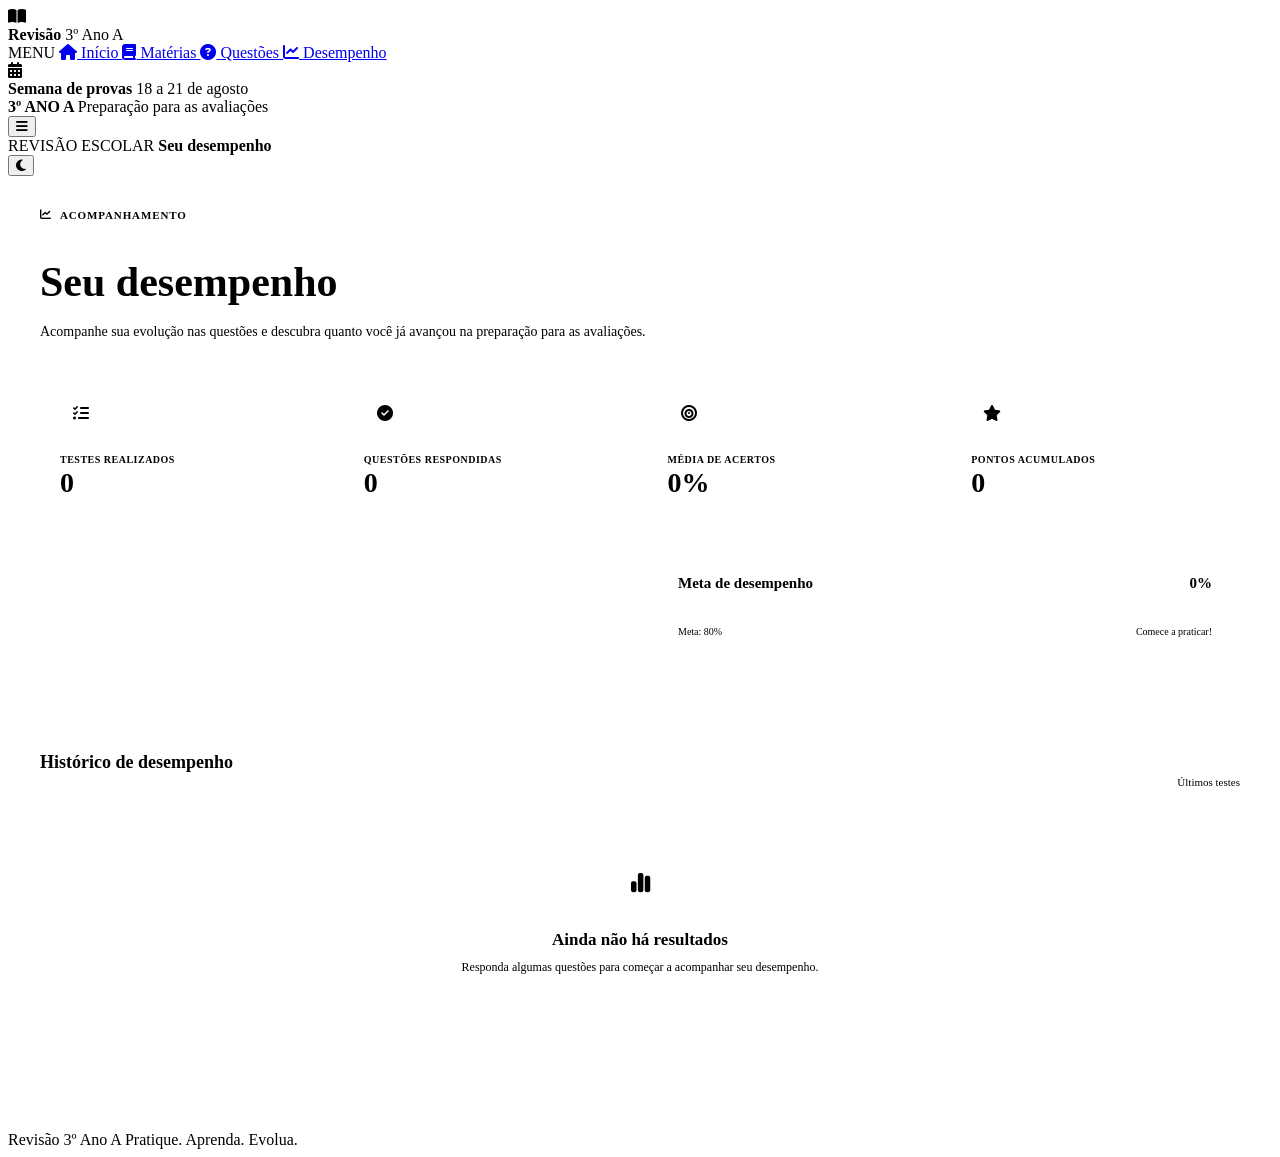
==== desempenho.html @ 2774e46a "Organização" ====
<!DOCTYPE html>
<html lang="pt-BR">

<head>

    <meta charset="UTF-8">

    <meta
        name="viewport"
        content="width=device-width, initial-scale=1.0"
    >

    <title>Desempenho | Revisão 3º Ano A</title>


    <!-- =====================================================
         FONTES
         ===================================================== -->

    <link
        rel="preconnect"
        href="https://fonts.googleapis.com"
    >

    <link
        rel="preconnect"
        href="https://fonts.gstatic.com"
        crossorigin
    >

    <link
        href="https://fonts.googleapis.com/css2?family=Inter:wght@400;500;600;700;800&display=swap"
        rel="stylesheet"
    >


    <!-- =====================================================
         FONT AWESOME
         ===================================================== -->

    <link
        rel="stylesheet"
        href="https://cdnjs.cloudflare.com/ajax/libs/font-awesome/6.5.2/css/all.min.css"
    >


    <!-- =====================================================
         CSS
         ===================================================== -->

    <link
        rel="stylesheet"
        href="../css/reset.css"
    >

    <link
        rel="stylesheet"
        href="../css/variables.css"
    >

    <link
        rel="stylesheet"
        href="../css/components.css"
    >

    <link
        rel="stylesheet"
        href="../css/style.css"
    >


    <!-- =====================================================
         ESTILO DA PÁGINA
         ===================================================== -->

    <style>

        /* =================================================
           CONTAINER
           ================================================= */

        .performance-container {

            width: 100%;

            max-width: 1200px;

            margin: 0 auto;

            padding-top: 28px;

            padding-bottom: 50px;

        }


        /* =================================================
           CABEÇALHO
           ================================================= */

        .performance-header {

            margin-bottom: 28px;

        }


        .performance-label {

            display: inline-flex;
            align-items: center;

            gap: 8px;

            margin-bottom: 9px;

            color: var(--color-primary);

            font-size: 11px;
            font-weight: 800;

            text-transform: uppercase;

            letter-spacing: 0.08em;

        }


        .performance-title {

            margin-bottom: 8px;

            color: var(--color-text);

            font-size: clamp(28px, 4vw, 42px);

            font-weight: 800;

            line-height: 1.15;

        }


        .performance-description {

            max-width: 700px;

            color: var(--color-text-muted);

            font-size: 14px;

            line-height: 1.7;

        }


        /* =================================================
           CARDS PRINCIPAIS
           ================================================= */

        .performance-grid {

            display: grid;

            grid-template-columns:
                repeat(4, 1fr);

            gap: 15px;

            margin-bottom: 28px;

        }


        .performance-card {

            padding: 20px;

            border: 1px solid var(--color-border);

            border-radius: var(--radius-lg);

            background: var(--color-surface);

            box-shadow: var(--shadow-sm);

        }


        .performance-card-top {

            display: flex;

            align-items: center;

            justify-content: space-between;

            gap: 10px;

            margin-bottom: 15px;

        }


        .performance-icon {

            width: 42px;
            height: 42px;

            display: flex;

            align-items: center;
            justify-content: center;

            border-radius: 12px;

            background: var(--color-primary-light);

            color: var(--color-primary);

        }


        .performance-card-label {

            color: var(--color-text-muted);

            font-size: 10px;

            font-weight: 700;

            text-transform: uppercase;

            letter-spacing: 0.05em;

        }


        .performance-value {

            color: var(--color-text);

            font-size: 28px;

            font-weight: 800;

        }


        /* =================================================
           DESTAQUE
           ================================================= */

        .performance-highlight {

            display: grid;

            grid-template-columns:
                1fr 1fr;

            gap: 20px;

            margin-bottom: 28px;

        }


        .highlight-card {

            position: relative;

            padding: 28px;

            border-radius: var(--radius-xl);

            background:
                linear-gradient(
                    135deg,
                    var(--color-primary),
                    var(--color-secondary)
                );

            color: #ffffff;

            overflow: hidden;

        }


        .highlight-card::after {

            content: "";

            position: absolute;

            width: 180px;
            height: 180px;

            right: -70px;
            top: -80px;

            border-radius: 50%;

            background: rgba(
                255,
                255,
                255,
                0.10
            );

        }


        .highlight-label {

            position: relative;

            z-index: 1;

            margin-bottom: 8px;

            font-size: 10px;

            font-weight: 700;

            text-transform: uppercase;

            letter-spacing: 0.08em;

            opacity: 0.8;

        }


        .highlight-value {

            position: relative;

            z-index: 1;

            margin-bottom: 5px;

            font-size: 38px;

            font-weight: 800;

        }


        .highlight-text {

            position: relative;

            z-index: 1;

            max-width: 500px;

            font-size: 12px;

            line-height: 1.6;

            opacity: 0.9;

        }


        /* =================================================
           META DE ESTUDO
           ================================================= */

        .goal-card {

            padding: 28px;

            border: 1px solid var(--color-border);

            border-radius: var(--radius-xl);

            background: var(--color-surface);

        }


        .goal-header {

            display: flex;

            align-items: center;

            justify-content: space-between;

            gap: 15px;

            margin-bottom: 15px;

        }


        .goal-title {

            color: var(--color-text);

            font-size: 15px;

            font-weight: 800;

        }


        .goal-percent {

            color: var(--color-primary);

            font-size: 15px;

            font-weight: 800;

        }


        .progress-bar {

            width: 100%;

            height: 9px;

            overflow: hidden;

            border-radius: 999px;

            background: var(--color-background);

        }


        .progress-fill {

            width: 0%;

            height: 100%;

            border-radius: inherit;

            background: var(--color-primary);

            transition: width 0.5s ease;

        }


        .goal-info {

            display: flex;

            justify-content: space-between;

            gap: 15px;

            margin-top: 10px;

            color: var(--color-text-muted);

            font-size: 10px;

        }


        /* =================================================
           HISTÓRICO
           ================================================= */

        .history-section {

            margin-top: 28px;

        }


        .section-heading {

            display: flex;

            align-items: flex-end;

            justify-content: space-between;

            gap: 15px;

            margin-bottom: 15px;

        }


        .section-heading h2 {

            color: var(--color-text);

            font-size: 18px;

            font-weight: 800;

        }


        .section-heading span {

            color: var(--color-text-muted);

            font-size: 11px;

        }


        .history-card {

            border: 1px solid var(--color-border);

            border-radius: var(--radius-xl);

            background: var(--color-surface);

            overflow: hidden;

        }


        .history-item {

            display: grid;

            grid-template-columns:
                50px
                1fr
                100px
                100px;

            align-items: center;

            gap: 15px;

            padding: 17px 22px;

            border-bottom: 1px solid var(--color-border);

        }


        .history-item:last-child {

            border-bottom: 0;

        }


        .history-number {

            width: 35px;
            height: 35px;

            display: flex;

            align-items: center;
            justify-content: center;

            border-radius: 10px;

            background: var(--color-primary-light);

            color: var(--color-primary);

            font-size: 11px;

            font-weight: 800;

        }


        .history-info strong {

            display: block;

            margin-bottom: 3px;

            color: var(--color-text);

            font-size: 12px;

        }


        .history-info span {

            color: var(--color-text-muted);

            font-size: 10px;

        }


        .history-score {

            color: var(--color-text);

            font-size: 13px;

            font-weight: 800;

            text-align: center;

        }


        .history-percent {

            color: var(--color-primary);

            font-size: 13px;

            font-weight: 800;

            text-align: right;

        }


        /* =================================================
           ESTADO VAZIO
           ================================================= */

        .empty-state {

            padding: 50px 25px;

            text-align: center;

        }


        .empty-icon {

            width: 60px;
            height: 60px;

            display: flex;

            align-items: center;
            justify-content: center;

            margin: 0 auto 15px;

            border-radius: 50%;

            background: var(--color-primary-light);

            color: var(--color-primary);

            font-size: 22px;

        }


        .empty-state h3 {

            margin-bottom: 7px;

            color: var(--color-text);

            font-size: 17px;

            font-weight: 800;

        }


        .empty-state p {

            max-width: 420px;

            margin: 0 auto 20px;

            color: var(--color-text-muted);

            font-size: 12px;

            line-height: 1.7;

        }


        .empty-button {

            display: inline-flex;

            align-items: center;

            gap: 8px;

            padding: 11px 16px;

            border-radius: var(--radius-md);

            background: var(--color-primary);

            color: #ffffff;

            font-size: 11px;

            font-weight: 700;

            text-decoration: none;

        }


        .empty-button:hover {

            background: var(--color-primary-dark);

        }


        /* =================================================
           RESPONSIVIDADE
           ================================================= */

        @media (max-width: 1000px) {

            .performance-grid {

                grid-template-columns:
                    repeat(2, 1fr);

            }

        }


        @media (max-width: 800px) {

            .performance-container {

                padding-top: 20px;

            }


            .performance-highlight {

                grid-template-columns: 1fr;

            }


            .history-item {

                grid-template-columns:
                    45px
                    1fr
                    80px;

            }


            .history-percent {

                display: none;

            }

        }


        @media (max-width: 520px) {

            .performance-grid {

                grid-template-columns: 1fr;

            }


            .highlight-card,
            .goal-card {

                padding: 22px;

            }


            .history-item {

                grid-template-columns:
                    40px
                    1fr
                    70px;

                padding: 15px;

            }

        }

    </style>

</head>


<body>

    <div class="app">


        <!-- =================================================
             SIDEBAR
             ================================================= -->

        <aside class="sidebar">

            <div class="sidebar-logo">

                <div class="logo-icon">

                    <i class="fa-solid fa-book-open"></i>

                </div>


                <div class="logo-text">

                    <strong>
                        Revisão
                    </strong>

                    <span>
                        3º Ano A
                    </span>

                </div>

            </div>


            <nav class="sidebar-nav">

                <span class="nav-title">
                    MENU
                </span>


                <a
                    href="../index.html"
                    class="nav-item"
                >

                    <i class="fa-solid fa-house"></i>

                    <span>
                        Início
                    </span>

                </a>


                <a
                    href="materias.html"
                    class="nav-item"
                >

                    <i class="fa-solid fa-book"></i>

                    <span>
                        Matérias
                    </span>

                </a>


                <a
                    href="questoes.html"
                    class="nav-item"
                >

                    <i class="fa-solid fa-circle-question"></i>

                    <span>
                        Questões
                    </span>

                </a>


                <a
                    href="desempenho.html"
                    class="nav-item active"
                >

                    <i class="fa-solid fa-chart-line"></i>

                    <span>
                        Desempenho
                    </span>

                </a>

            </nav>


            <div class="sidebar-exam">

                <div class="exam-icon">

                    <i class="fa-solid fa-calendar-days"></i>

                </div>


                <div>

                    <strong>
                        Semana de provas
                    </strong>

                    <span>
                        18 a 21 de agosto
                    </span>

                </div>

            </div>


            <div class="sidebar-footer">

                <strong>
                    3º ANO A
                </strong>

                <span>
                    Preparação para as avaliações
                </span>

            </div>

        </aside>


        <!-- =================================================
             CONTEÚDO
             ================================================= -->

        <main class="main-content">


            <!-- =================================================
                 TOPBAR
                 ================================================= -->

            <header class="topbar">

                <div class="topbar-title">

                    <button
                        class="icon-button mobile-menu"
                        id="menuToggle"
                        aria-label="Abrir menu"
                    >

                        <i class="fa-solid fa-bars"></i>

                    </button>


                    <div>

                        <span>
                            REVISÃO ESCOLAR
                        </span>

                        <strong>
                            Seu desempenho
                        </strong>

                    </div>

                </div>


                <div class="topbar-actions">

                    <button
                        class="icon-button"
                        id="themeToggle"
                        aria-label="Ativar modo escuro"
                    >

                        <i class="fa-solid fa-moon"></i>

                    </button>

                </div>

            </header>


            <!-- =================================================
                 CONTAINER
                 ================================================= -->

            <div class="performance-container">


                <!-- =================================================
                     CABEÇALHO
                     ================================================= -->

                <header class="performance-header">

                    <div class="performance-label">

                        <i class="fa-solid fa-chart-line"></i>

                        Acompanhamento

                    </div>


                    <h1 class="performance-title">

                        Seu desempenho

                    </h1>


                    <p class="performance-description">

                        Acompanhe sua evolução nas questões
                        e descubra quanto você já avançou
                        na preparação para as avaliações.

                    </p>

                </header>


                <!-- =================================================
                     CARDS
                     ================================================= -->

                <section class="performance-grid">


                    <article class="performance-card">

                        <div class="performance-card-top">

                            <div class="performance-icon">

                                <i class="fa-solid fa-list-check"></i>

                            </div>

                        </div>


                        <span class="performance-card-label">

                            Testes realizados

                        </span>


                        <div
                            class="performance-value"
                            id="totalTests"
                        >
                            0
                        </div>

                    </article>


                    <article class="performance-card">

                        <div class="performance-card-top">

                            <div class="performance-icon">

                                <i class="fa-solid fa-circle-check"></i>

                            </div>

                        </div>


                        <span class="performance-card-label">

                            Questões respondidas

                        </span>


                        <div
                            class="performance-value"
                            id="totalQuestions"
                        >
                            0
                        </div>

                    </article>


                    <article class="performance-card">

                        <div class="performance-card-top">

                            <div class="performance-icon">

                                <i class="fa-solid fa-bullseye"></i>

                            </div>

                        </div>


                        <span class="performance-card-label">

                            Média de acertos

                        </span>


                        <div
                            class="performance-value"
                            id="averageScore"
                        >
                            0%
                        </div>

                    </article>


                    <article class="performance-card">

                        <div class="performance-card-top">

                            <div class="performance-icon">

                                <i class="fa-solid fa-star"></i>

                            </div>

                        </div>


                        <span class="performance-card-label">

                            Pontos acumulados

                        </span>


                        <div
                            class="performance-value"
                            id="totalPoints"
                        >
                            0
                        </div>

                    </article>

                </section>


                <!-- =================================================
                     DESTAQUES
                     ================================================= -->

                <section class="performance-highlight">


                    <article class="highlight-card">

                        <div class="highlight-label">

                            Melhor resultado

                        </div>


                        <div
                            class="highlight-value"
                            id="bestScore"
                        >
                            0%
                        </div>


                        <p class="highlight-text">

                            Seu melhor desempenho registrado
                            nos testes realizados.

                        </p>

                    </article>


                    <article class="goal-card">

                        <div class="goal-header">

                            <span class="goal-title">

                                Meta de desempenho

                            </span>


                            <span
                                class="goal-percent"
                                id="goalPercent"
                            >
                                0%

                            </span>

                        </div>


                        <div class="progress-bar">

                            <div
                                class="progress-fill"
                                id="goalProgress"
                            ></div>

                        </div>


                        <div class="goal-info">

                            <span>
                                Meta: 80%
                            </span>

                            <span id="goalMessage">
                                Comece a praticar!
                            </span>

                        </div>

                    </article>

                </section>


                <!-- =================================================
                     HISTÓRICO
                     ================================================= -->

                <section class="history-section">


                    <div class="section-heading">

                        <div>

                            <h2>
                                Histórico de desempenho
                            </h2>

                        </div>


                        <span>
                            Últimos testes
                        </span>

                    </div>


                    <div
                        class="history-card"
                        id="historyCard"
                    >

                        <!--
                            O histórico será preenchido
                            automaticamente pelo JavaScript.
                        -->

                    </div>

                </section>

            </div>


            <!-- =================================================
                 FOOTER
                 ================================================= -->

            <footer class="footer">

                <span>
                    Revisão 3º Ano A
                </span>

                <span>
                    Pratique. Aprenda. Evolua.
                </span>

            </footer>

        </main>

    </div>


    <!-- =====================================================
         JAVASCRIPT
         ===================================================== -->

    <script src="../js/progresso.js"></script>

    <script src="../js/questoes.js"></script>

    <script src="../js/app.js"></script>


    <!-- =====================================================
         DESEMPENHO
         ===================================================== -->

    <script>

        "use strict";


        /* =================================================
           ELEMENTOS
           ================================================= */

        const totalTests =
            document.getElementById(
                "totalTests"
            );


        const totalQuestions =
            document.getElementById(
                "totalQuestions"
            );


        const averageScore =
            document.getElementById(
                "averageScore"
            );


        const totalPoints =
            document.getElementById(
                "totalPoints"
            );


        const bestScore =
            document.getElementById(
                "bestScore"
            );


        const goalPercent =
            document.getElementById(
                "goalPercent"
            );


        const goalProgress =
            document.getElementById(
                "goalProgress"
            );


        const goalMessage =
            document.getElementById(
                "goalMessage"
            );


        const historyCard =
            document.getElementById(
                "historyCard"
            );


        /* =================================================
           CONFIGURAÇÃO
           ================================================= */

        const RESULT_KEY =
            "revisao-3a-resultados";


        /* =================================================
           CARREGAR RESULTADOS
           ================================================= */

        function carregarResultados() {

            try {

                const dados =
                    localStorage.getItem(
                        RESULT_KEY
                    );


                if (!dados) {

                    return [];

                }


                const resultados =
                    JSON.parse(
                        dados
                    );


                if (
                    !Array.isArray(
                        resultados
                    )
                ) {

                    return [];

                }


                return resultados;

            } catch (error) {

                console.error(
                    "Erro ao carregar resultados:",
                    error
                );

                return [];

            }

        }


        /* =================================================
           CALCULAR ESTATÍSTICAS
           ================================================= */

        function calcularEstatisticas(
            resultados
        ) {

            if (
                resultados.length === 0
            ) {

                return {

                    testes: 0,

                    questoes: 0,

                    acertos: 0,

                    pontos: 0,

                    media: 0,

                    melhor: 0

                };

            }


            let questoes = 0;

            let acertos = 0;

            let pontos = 0;

            let melhor = 0;


            resultados.forEach(
                (resultado) => {

                    questoes +=
                        Number(
                            resultado.total
                        ) || 0;


                    acertos +=
                        Number(
                            resultado.acertos
                        ) || 0;


                    pontos +=
                        Number(
                            resultado.pontuacao
                        ) || 0;


                    const porcentagem =
                        Number(
                            resultado.porcentagem
                        ) || 0;


                    if (
                        porcentagem > melhor
                    ) {

                        melhor =
                            porcentagem;

                    }

                }
            );


            const media =
                questoes > 0
                    ? Math.round(
                        (
                            acertos /
                            questoes
                        ) * 100
                    )
                    : 0;


            return {

                testes:
                    resultados.length,

                questoes,

                acertos,

                pontos,

                media,

                melhor

            };

        }


        /* =================================================
           ATUALIZAR CARDS
           ================================================= */

        function atualizarCards(
            estatisticas
        ) {

            totalTests.textContent =
                estatisticas.testes;


            totalQuestions.textContent =
                estatisticas.questoes;


            averageScore.textContent =
                `${estatisticas.media}%`;


            totalPoints.textContent =
                estatisticas.pontos;


            bestScore.textContent =
                `${estatisticas.melhor}%`;


            const progresso =
                Math.min(
                    estatisticas.media,
                    100
                );


            goalPercent.textContent =
                `${progresso}%`;


            goalProgress.style.width =
                `${progresso}%`;


            if (
                progresso >= 80
            ) {

                goalMessage.textContent =
                    "Meta alcançada!";

            } else if (
                progresso >= 60
            ) {

                goalMessage.textContent =
                    "Você está chegando lá!";

            } else if (
                progresso > 0
            ) {

                goalMessage.textContent =
                    "Continue praticando!";

            } else {

                goalMessage.textContent =
                    "Comece a praticar!";

            }

        }


        /* =================================================
           FORMATAR DATA
           ================================================= */

        function formatarData(
            data
        ) {

            try {

                const dataFormatada =
                    new Date(data);


                if (
                    Number.isNaN(
                        dataFormatada.getTime()
                    )
                ) {

                    return "Data desconhecida";

                }


                return dataFormatada.toLocaleDateString(
                    "pt-BR",
                    {
                        day: "2-digit",
                        month: "2-digit",
                        year: "numeric"
                    }
                );

            } catch {

                return "Data desconhecida";

            }

        }


        /* =================================================
           HISTÓRICO VAZIO
           ================================================= */

        function mostrarEstadoVazio() {

            historyCard.innerHTML = `

                <div class="empty-state">

                    <div class="empty-icon">

                        <i class="fa-solid fa-chart-simple"></i>

                    </div>


                    <h3>
                        Ainda não há resultados
                    </h3>


                    <p>
                        Responda algumas questões para
                        começar a acompanhar seu desempenho.
                    </p>


                    <a
                        href="questoes.html"
                        class="empty-button"
                    >

                        Começar questões

                        <i class="fa-solid fa-arrow-right"></i>

                    </a>

                </div>

            `;

        }


        /* =================================================
           RENDERIZAR HISTÓRICO
           ================================================= */

        function renderizarHistorico(
            resultados
        ) {

            if (
                resultados.length === 0
            ) {

                mostrarEstadoVazio();

                return;

            }


            historyCard.innerHTML =
                "";


            /*
             * Mostra os resultados
             * mais recentes primeiro.
             */

            const recentes =
                [...resultados]
                    .reverse()
                    .slice(0, 10);


            recentes.forEach(
                (
                    resultado,
                    indice
                ) => {

                    const item =
                        document.createElement(
                            "div"
                        );


                    item.className =
                        "history-item";


                    const porcentagem =
                        Number(
                            resultado.porcentagem
                        ) || 0;


                    const total =
                        Number(
                            resultado.total
                        ) || 0;


                    const acertos =
                        Number(
                            resultado.acertos
                        ) || 0;


                    const pontuacao =
                        Number(
                            resultado.pontuacao
                        ) || 0;


                    item.innerHTML = `

                        <div class="history-number">

                            ${resultados.length - indice}

                        </div>


                        <div class="history-info">

                            <strong>
                                Simulado de revisão
                            </strong>

                            <span>
                                ${formatarData(
                                    resultado.data
                                )}

                            </span>

                        </div>


                        <div class="history-score">

                            ${acertos}/${total}

                        </div>


                        <div class="history-percent">

                            ${porcentagem}%

                        </div>

                    `;


                    historyCard.appendChild(
                        item
                    );

                }
            );

        }


        /* =================================================
           INICIALIZAÇÃO
           ================================================= */

        function inicializarDesempenho() {

            const resultados =
                carregarResultados();


            const estatisticas =
                calcularEstatisticas(
                    resultados
                );


            atualizarCards(
                estatisticas
            );


            renderizarHistorico(
                resultados
            );

        }


        inicializarDesempenho();

    </script>

</body>

</html>
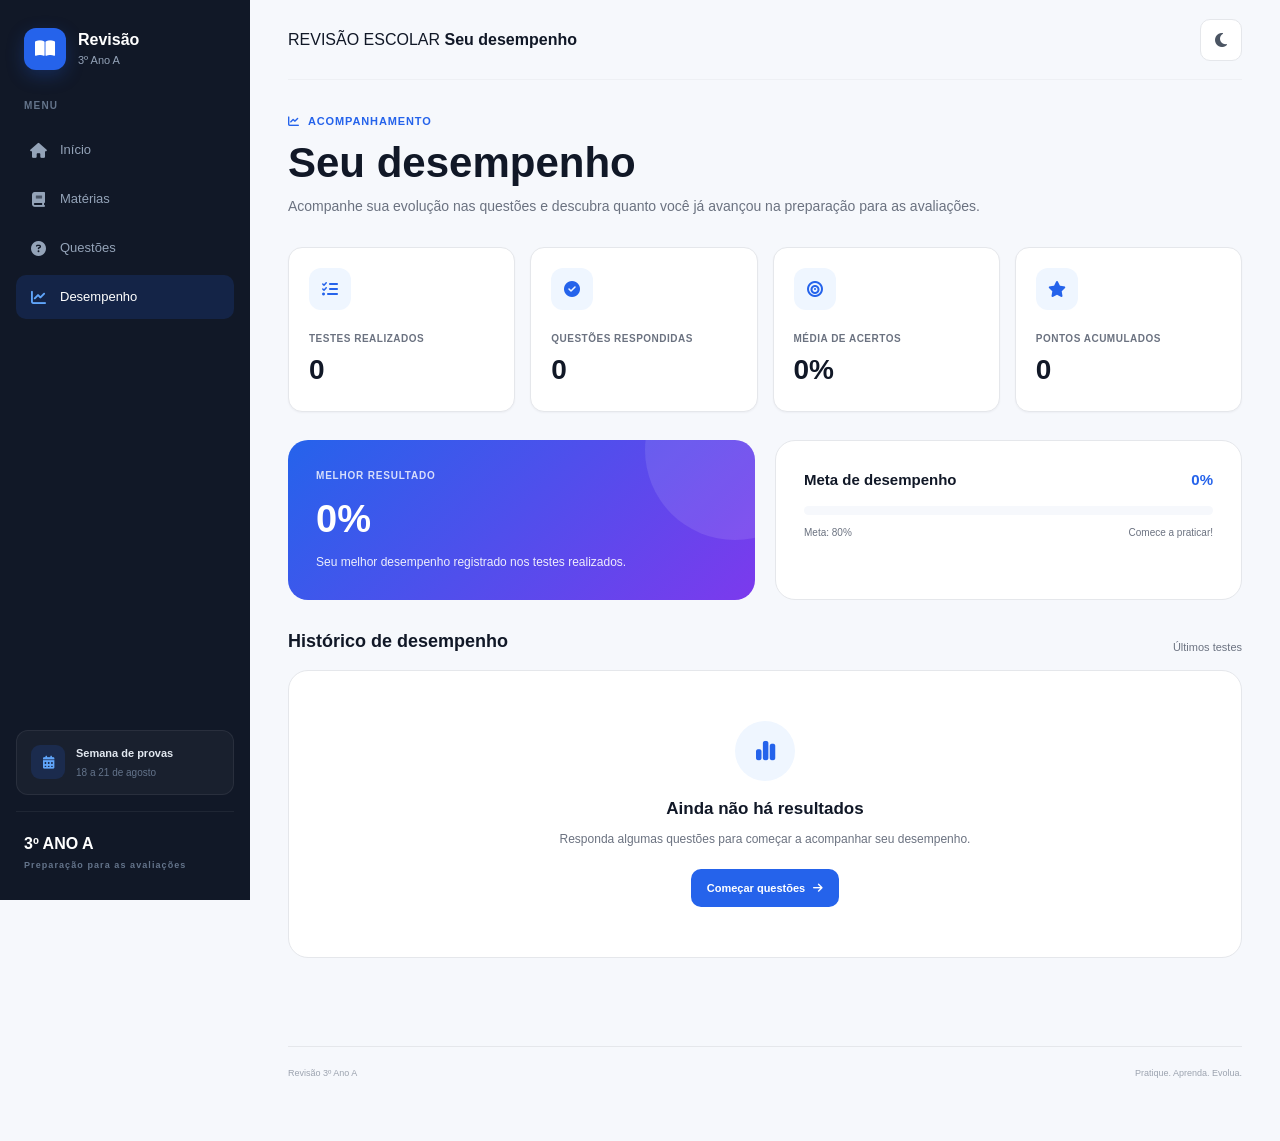
==== commit 5d79c28e: "Estrututra do projeto" ====
--- a/desempenho.html
+++ b/desempenho.html
@@ -50,22 +50,22 @@
 
     <link
         rel="stylesheet"
-        href="../css/reset.css"
+        href="reset.css"
     >
 
     <link
         rel="stylesheet"
-        href="../css/variables.css"
+        href="variables.css"
     >
 
     <link
         rel="stylesheet"
-        href="../css/components.css"
+        href="components.css"
     >
 
     <link
         rel="stylesheet"
-        href="../css/style.css"
+        href="style.css"
     >
 
 
@@ -848,7 +848,7 @@
 
 
                 <a
-                    href="../index.html"
+                    href="index.html"
                     class="nav-item"
                 >
 
@@ -1321,11 +1321,11 @@
          JAVASCRIPT
          ===================================================== -->
 
-    <script src="../js/progresso.js"></script>
-
-    <script src="../js/questoes.js"></script>
-
-    <script src="../js/app.js"></script>
+    <script src="progresso.js"></script>
+
+    <script src="questoes.js"></script>
+
+    <script src="app.js"></script>
 
 
     <!-- =====================================================
--- a/variables.css
+++ b/variables.css
@@ -0,0 +1,246 @@
+/* =========================================================
+   REVISÃO 3º ANO A
+   VARIABLES
+   ========================================================= */
+
+:root {
+
+    /* =====================================================
+       CORES PRINCIPAIS
+    ===================================================== */
+
+    --color-primary: #2563eb;
+    --color-primary-dark: #1d4ed8;
+    --color-primary-light: #eff6ff;
+
+    --color-secondary: #7c3aed;
+    --color-secondary-light: #f5f3ff;
+
+
+    /* =====================================================
+       CORES DE FUNDO
+    ===================================================== */
+
+    --color-background: #f6f8fc;
+    --color-surface: #ffffff;
+    --color-surface-soft: #f8fafc;
+
+    --color-sidebar: #111827;
+    --color-sidebar-light: #1f2937;
+
+
+    /* =====================================================
+       CORES DE TEXTO
+    ===================================================== */
+
+    --color-text: #111827;
+    --color-text-secondary: #4b5563;
+    --color-text-muted: #6b7280;
+    --color-text-light: #9ca3af;
+
+    --color-text-white: #ffffff;
+
+
+    /* =====================================================
+       CORES DE BORDA
+    ===================================================== */
+
+    --color-border: #e5e7eb;
+    --color-border-light: #eef0f4;
+
+
+    /* =====================================================
+       CORES DE STATUS
+    ===================================================== */
+
+    --color-success: #16a34a;
+    --color-success-light: #f0fdf4;
+
+    --color-warning: #d97706;
+    --color-warning-light: #fffbeb;
+
+    --color-danger: #dc2626;
+    --color-danger-light: #fef2f2;
+
+    --color-info: #0284c7;
+    --color-info-light: #f0f9ff;
+
+
+    /* =====================================================
+       TIPOGRAFIA
+    ===================================================== */
+
+    --font-family:
+        "Inter",
+        -apple-system,
+        BlinkMacSystemFont,
+        "Segoe UI",
+        sans-serif;
+
+
+    /* =====================================================
+       TAMANHOS DE TEXTO
+    ===================================================== */
+
+    --font-size-xs: 0.72rem;
+    --font-size-sm: 0.85rem;
+    --font-size-md: 0.95rem;
+    --font-size-lg: 1.1rem;
+    --font-size-xl: 1.35rem;
+    --font-size-2xl: 1.7rem;
+    --font-size-3xl: 2.2rem;
+    --font-size-4xl: 3rem;
+
+
+    /* =====================================================
+       PESOS DA FONTE
+    ===================================================== */
+
+    --font-weight-regular: 400;
+    --font-weight-medium: 500;
+    --font-weight-semibold: 600;
+    --font-weight-bold: 700;
+    --font-weight-extrabold: 800;
+
+
+    /* =====================================================
+       ESPAÇAMENTOS
+    ===================================================== */
+
+    --space-1: 4px;
+    --space-2: 8px;
+    --space-3: 12px;
+    --space-4: 16px;
+    --space-5: 20px;
+    --space-6: 24px;
+    --space-7: 28px;
+    --space-8: 32px;
+    --space-10: 40px;
+    --space-12: 48px;
+    --space-16: 64px;
+
+
+    /* =====================================================
+       BORDAS
+    ===================================================== */
+
+    --radius-sm: 6px;
+    --radius-md: 10px;
+    --radius-lg: 14px;
+    --radius-xl: 20px;
+    --radius-2xl: 28px;
+
+    --radius-full: 999px;
+
+
+    /* =====================================================
+       SOMBRAS
+    ===================================================== */
+
+    --shadow-sm:
+        0 1px 2px rgba(15, 23, 42, 0.04);
+
+    --shadow-md:
+        0 4px 12px rgba(15, 23, 42, 0.06);
+
+    --shadow-lg:
+        0 10px 30px rgba(15, 23, 42, 0.08);
+
+    --shadow-xl:
+        0 20px 50px rgba(15, 23, 42, 0.12);
+
+
+    /* =====================================================
+       TRANSIÇÕES
+    ===================================================== */
+
+    --transition-fast: 0.15s ease;
+
+    --transition-normal: 0.25s ease;
+
+    --transition-slow: 0.4s ease;
+
+
+    /* =====================================================
+       LAYOUT
+    ===================================================== */
+
+    --sidebar-width: 250px;
+
+    --content-max-width: 1500px;
+
+    --header-height: 80px;
+
+
+    /* =====================================================
+       Z-INDEX
+    ===================================================== */
+
+    --z-sidebar: 100;
+
+    --z-header: 90;
+
+    --z-overlay: 200;
+
+    --z-modal: 300;
+
+}
+
+
+/* =========================================================
+   TEMA ESCURO
+   ========================================================= */
+
+[data-theme="dark"] {
+
+    --color-background: #0f172a;
+
+    --color-surface: #1e293b;
+
+    --color-surface-soft: #172033;
+
+    --color-sidebar: #020617;
+
+    --color-sidebar-light: #111827;
+
+
+    --color-text: #f8fafc;
+
+    --color-text-secondary: #cbd5e1;
+
+    --color-text-muted: #94a3b8;
+
+    --color-text-light: #64748b;
+
+
+    --color-border: #334155;
+
+    --color-border-light: #273449;
+
+
+    --color-primary-light: #172554;
+
+    --color-secondary-light: #2e1065;
+
+
+    --color-success-light: #052e16;
+
+    --color-warning-light: #451a03;
+
+    --color-danger-light: #450a0a;
+
+    --color-info-light: #082f49;
+
+
+    --shadow-sm:
+        0 1px 2px rgba(0, 0, 0, 0.2);
+
+    --shadow-md:
+        0 4px 12px rgba(0, 0, 0, 0.25);
+
+    --shadow-lg:
+        0 10px 30px rgba(0, 0, 0, 0.3);
+
+    --shadow-xl:
+        0 20px 50px rgba(0, 0, 0, 0.4);
+}
--- a/components.css
+++ b/components.css
@@ -0,0 +1,1533 @@
+/* =========================================================
+   REVISÃO 3º ANO A
+   COMPONENTS
+   ========================================================= */
+
+
+/* =========================================================
+   BOTÕES
+   ========================================================= */
+
+.btn {
+    display: inline-flex;
+
+    align-items: center;
+    justify-content: center;
+
+    gap: 10px;
+
+    min-height: 46px;
+
+    padding: 0 20px;
+
+    border-radius: var(--radius-md);
+
+    font-size: var(--font-size-sm);
+
+    font-weight: var(--font-weight-semibold);
+
+    text-decoration: none;
+
+    transition:
+        transform var(--transition-fast),
+        background var(--transition-normal),
+        border-color var(--transition-normal),
+        box-shadow var(--transition-normal),
+        color var(--transition-normal);
+}
+
+
+.btn:hover {
+    transform: translateY(-2px);
+}
+
+
+.btn:active {
+    transform: translateY(0);
+}
+
+
+/* Botão principal */
+
+.btn-primary {
+    background: var(--color-primary);
+
+    color: #ffffff;
+
+    box-shadow: var(--shadow-sm);
+}
+
+
+.btn-primary:hover {
+    background: var(--color-primary-dark);
+
+    box-shadow: var(--shadow-md);
+}
+
+
+/* Botão secundário */
+
+.btn-secondary {
+    background: var(--color-surface);
+
+    color: var(--color-text);
+
+    border: 1px solid var(--color-border);
+
+    box-shadow: var(--shadow-sm);
+}
+
+
+.btn-secondary:hover {
+    border-color: var(--color-primary);
+
+    color: var(--color-primary);
+
+    box-shadow: var(--shadow-md);
+}
+
+
+/* =========================================================
+   BOTÃO DE ÍCONE
+   ========================================================= */
+
+.icon-button {
+    width: 42px;
+    height: 42px;
+
+    display: flex;
+
+    align-items: center;
+    justify-content: center;
+
+    border: 1px solid var(--color-border);
+
+    border-radius: var(--radius-md);
+
+    background: var(--color-surface);
+
+    color: var(--color-text-secondary);
+
+    font-size: 16px;
+
+    transition:
+        background var(--transition-normal),
+        color var(--transition-normal),
+        border-color var(--transition-normal),
+        transform var(--transition-fast);
+}
+
+
+.icon-button:hover {
+    color: var(--color-primary);
+
+    border-color: var(--color-primary);
+
+    transform: translateY(-1px);
+}
+
+
+/* =========================================================
+   SIDEBAR
+   ========================================================= */
+
+.sidebar {
+    width: var(--sidebar-width);
+
+    min-width: var(--sidebar-width);
+
+    height: 100vh;
+
+    position: fixed;
+
+    top: 0;
+    left: 0;
+
+    display: flex;
+
+    flex-direction: column;
+
+    padding: 24px 16px;
+
+    background: var(--color-sidebar);
+
+    color: #ffffff;
+
+    z-index: var(--z-sidebar);
+}
+
+
+/* Logo */
+
+.sidebar-logo {
+    display: flex;
+
+    align-items: center;
+
+    gap: 12px;
+
+    padding: 4px 8px 28px;
+}
+
+
+.logo-icon {
+    width: 42px;
+    height: 42px;
+
+    display: flex;
+
+    align-items: center;
+    justify-content: center;
+
+    flex-shrink: 0;
+
+    border-radius: 12px;
+
+    background: var(--color-primary);
+
+    color: #ffffff;
+
+    font-size: 18px;
+
+    box-shadow:
+        0 6px 18px rgba(37, 99, 235, 0.25);
+}
+
+
+.logo-text {
+    display: flex;
+
+    flex-direction: column;
+
+    min-width: 0;
+}
+
+
+.logo-text strong {
+    color: #ffffff;
+
+    font-size: 16px;
+
+    font-weight: var(--font-weight-bold);
+
+    line-height: 1.2;
+}
+
+
+.logo-text span {
+    margin-top: 3px;
+
+    color: #94a3b8;
+
+    font-size: 11px;
+
+    font-weight: var(--font-weight-medium);
+}
+
+
+/* =========================================================
+   NAVEGAÇÃO
+   ========================================================= */
+
+.sidebar-nav {
+    display: flex;
+
+    flex-direction: column;
+
+    gap: 5px;
+}
+
+
+.nav-title {
+    margin: 0 8px 10px;
+
+    color: #64748b;
+
+    font-size: 10px;
+
+    font-weight: var(--font-weight-bold);
+
+    letter-spacing: 0.12em;
+}
+
+
+.nav-item {
+    display: flex;
+
+    align-items: center;
+
+    gap: 12px;
+
+    min-height: 44px;
+
+    padding: 0 12px;
+
+    border-radius: 10px;
+
+    color: #94a3b8;
+
+    font-size: 13px;
+
+    font-weight: var(--font-weight-medium);
+
+    transition:
+        background var(--transition-normal),
+        color var(--transition-normal),
+        transform var(--transition-fast);
+}
+
+
+.nav-item i {
+    width: 20px;
+
+    text-align: center;
+
+    font-size: 15px;
+}
+
+
+.nav-item:hover {
+    background: rgba(255, 255, 255, 0.06);
+
+    color: #ffffff;
+
+    transform: translateX(2px);
+}
+
+
+.nav-item.active {
+    background: rgba(37, 99, 235, 0.16);
+
+    color: #ffffff;
+}
+
+
+.nav-item.active i {
+    color: #60a5fa;
+}
+
+
+/* =========================================================
+   INFORMAÇÃO DA PROVA NA SIDEBAR
+   ========================================================= */
+
+.sidebar-exam {
+    display: flex;
+
+    align-items: center;
+
+    gap: 11px;
+
+    margin-top: auto;
+
+    padding: 14px;
+
+    border: 1px solid rgba(255, 255, 255, 0.07);
+
+    border-radius: 12px;
+
+    background: rgba(255, 255, 255, 0.035);
+}
+
+
+.exam-icon {
+    width: 34px;
+    height: 34px;
+
+    display: flex;
+
+    align-items: center;
+    justify-content: center;
+
+    flex-shrink: 0;
+
+    border-radius: 9px;
+
+    background: rgba(37, 99, 235, 0.16);
+
+    color: #60a5fa;
+
+    font-size: 13px;
+}
+
+
+.sidebar-exam div:last-child {
+    display: flex;
+
+    flex-direction: column;
+
+    min-width: 0;
+}
+
+
+.sidebar-exam strong {
+    color: #e2e8f0;
+
+    font-size: 11px;
+
+    font-weight: var(--font-weight-semibold);
+}
+
+
+.sidebar-exam span {
+    margin-top: 3px;
+
+    color: #64748b;
+
+    font-size: 10px;
+}
+
+
+/* =========================================================
+   RODAPÉ DA SIDEBAR
+   ========================================================= */
+
+.sidebar-footer {
+    display: flex;
+
+    flex-direction: column;
+
+    gap: 3px;
+
+    padding: 20px 8px 4px;
+
+    border-top: 1px solid rgba(255, 255, 255, 0.06);
+
+    margin-top: 16px;
+}
+
+
+.sidebar-footer span {
+    color: #64748b;
+
+    font-size: 9px;
+
+    font-weight: var(--font-weight-bold);
+
+    letter-spacing: 0.12em;
+}
+
+
+.sidebar-footer small {
+    color: #475569;
+
+    font-size: 9px;
+}
+
+
+/* =========================================================
+   TOPBAR
+   ========================================================= */
+
+.topbar {
+    min-height: var(--header-height);
+
+    display: flex;
+
+    align-items: center;
+
+    justify-content: space-between;
+
+    gap: 20px;
+
+    border-bottom: 1px solid var(--color-border-light);
+}
+
+
+.topbar-title {
+    display: flex;
+
+    flex-direction: column;
+
+    gap: 2px;
+}
+
+
+.topbar-title > span {
+    color: var(--color-primary);
+
+    font-size: 9px;
+
+    font-weight: var(--font-weight-bold);
+
+    letter-spacing: 0.14em;
+}
+
+
+.topbar-title h1 {
+    color: var(--color-text);
+
+    font-size: var(--font-size-lg);
+
+    line-height: 1.3;
+}
+
+
+.topbar-actions {
+    display: flex;
+
+    align-items: center;
+
+    gap: 8px;
+}
+
+
+.mobile-menu {
+    display: none;
+}
+
+
+/* =========================================================
+   HERO
+   ========================================================= */
+
+.hero {
+    position: relative;
+
+    display: flex;
+
+    align-items: center;
+
+    justify-content: space-between;
+
+    gap: 40px;
+
+    min-height: 350px;
+
+    padding: 46px;
+
+    overflow: hidden;
+
+    border-radius: var(--radius-xl);
+
+    background:
+        linear-gradient(
+            135deg,
+            #111827 0%,
+            #172554 55%,
+            #1e3a8a 100%
+        );
+
+    color: #ffffff;
+
+    box-shadow: var(--shadow-lg);
+}
+
+
+.hero::before {
+    content: "";
+
+    position: absolute;
+
+    width: 320px;
+    height: 320px;
+
+    right: 100px;
+    top: -170px;
+
+    border-radius: 50%;
+
+    border: 1px solid rgba(255, 255, 255, 0.08);
+}
+
+
+.hero::after {
+    content: "";
+
+    position: absolute;
+
+    width: 420px;
+    height: 420px;
+
+    right: -120px;
+    bottom: -260px;
+
+    border-radius: 50%;
+
+    border: 1px solid rgba(255, 255, 255, 0.06);
+}
+
+
+.hero-content {
+    position: relative;
+
+    z-index: 2;
+
+    max-width: 650px;
+}
+
+
+.hero-label {
+    display: inline-flex;
+
+    align-items: center;
+
+    gap: 7px;
+
+    margin-bottom: 18px;
+
+    color: #93c5fd;
+
+    font-size: 10px;
+
+    font-weight: var(--font-weight-bold);
+
+    letter-spacing: 0.1em;
+}
+
+
+.hero-label i {
+    font-size: 10px;
+}
+
+
+.hero h2 {
+    max-width: 600px;
+
+    color: #ffffff;
+
+    font-size: clamp(2rem, 4vw, 3.2rem);
+
+    font-weight: var(--font-weight-extrabold);
+
+    line-height: 1.08;
+
+    letter-spacing: -0.04em;
+}
+
+
+.hero h2 span {
+    color: #60a5fa;
+}
+
+
+.hero-content > p {
+    max-width: 570px;
+
+    margin-top: 20px;
+
+    color: #cbd5e1;
+
+    font-size: 14px;
+
+    line-height: 1.7;
+}
+
+
+.hero-actions {
+    display: flex;
+
+    flex-wrap: wrap;
+
+    gap: 10px;
+
+    margin-top: 28px;
+}
+
+
+.hero .btn-primary {
+    background: #ffffff;
+
+    color: #172554;
+}
+
+
+.hero .btn-primary:hover {
+    background: #eff6ff;
+
+    color: #1d4ed8;
+}
+
+
+.hero .btn-secondary {
+    border-color: rgba(255, 255, 255, 0.14);
+
+    background: rgba(255, 255, 255, 0.06);
+
+    color: #ffffff;
+
+    backdrop-filter: blur(8px);
+}
+
+
+.hero .btn-secondary:hover {
+    border-color: rgba(255, 255, 255, 0.3);
+
+    background: rgba(255, 255, 255, 0.1);
+
+    color: #ffffff;
+}
+
+
+/* =========================================================
+   HERO VISUAL
+   ========================================================= */
+
+.hero-visual {
+    position: relative;
+
+    width: 260px;
+    height: 240px;
+
+    flex-shrink: 0;
+
+    display: flex;
+
+    align-items: center;
+    justify-content: center;
+
+    z-index: 2;
+}
+
+
+.hero-card {
+    width: 190px;
+
+    padding: 26px;
+
+    border: 1px solid rgba(255, 255, 255, 0.12);
+
+    border-radius: 20px;
+
+    background: rgba(255, 255, 255, 0.07);
+
+    box-shadow:
+        0 20px 50px rgba(0, 0, 0, 0.18);
+
+    backdrop-filter: blur(10px);
+
+    transform: rotate(3deg);
+}
+
+
+.hero-card-icon {
+    width: 48px;
+    height: 48px;
+
+    display: flex;
+
+    align-items: center;
+    justify-content: center;
+
+    margin-bottom: 20px;
+
+    border-radius: 14px;
+
+    background: rgba(96, 165, 250, 0.15);
+
+    color: #93c5fd;
+
+    font-size: 19px;
+}
+
+
+.hero-card span {
+    display: block;
+
+    margin-bottom: 7px;
+
+    color: #64748b;
+
+    font-size: 9px;
+
+    font-weight: var(--font-weight-bold);
+
+    letter-spacing: 0.12em;
+}
+
+
+.hero-card strong {
+    color: #f8fafc;
+
+    font-size: 16px;
+
+    line-height: 1.35;
+}
+
+
+/* Elementos flutuantes */
+
+.floating-element {
+    position: absolute;
+
+    width: 38px;
+    height: 38px;
+
+    display: flex;
+
+    align-items: center;
+    justify-content: center;
+
+    border: 1px solid rgba(255, 255, 255, 0.12);
+
+    border-radius: 11px;
+
+    background: rgba(255, 255, 255, 0.08);
+
+    color: #93c5fd;
+
+    backdrop-filter: blur(8px);
+
+    box-shadow: var(--shadow-md);
+
+    animation: floating 4s ease-in-out infinite;
+}
+
+
+.floating-one {
+    top: 28px;
+    right: 10px;
+}
+
+
+.floating-two {
+    bottom: 22px;
+    left: 16px;
+
+    animation-delay: 1s;
+}
+
+
+@keyframes floating {
+
+    0%,
+    100% {
+        transform: translateY(0);
+    }
+
+    50% {
+        transform: translateY(-8px);
+    }
+
+}
+
+
+/* =========================================================
+   SEÇÕES
+   ========================================================= */
+
+.section {
+    margin-top: 38px;
+}
+
+
+.section-header {
+    display: flex;
+
+    align-items: flex-end;
+
+    justify-content: space-between;
+
+    gap: 20px;
+
+    margin-bottom: 18px;
+}
+
+
+.section-label {
+    display: block;
+
+    margin-bottom: 5px;
+
+    color: var(--color-primary);
+
+    font-size: 9px;
+
+    font-weight: var(--font-weight-bold);
+
+    letter-spacing: 0.12em;
+}
+
+
+.section-header h2 {
+    color: var(--color-text);
+
+    font-size: var(--font-size-xl);
+
+    letter-spacing: -0.02em;
+}
+
+
+.section-info {
+    color: var(--color-text-muted);
+
+    font-size: 11px;
+
+    font-weight: var(--font-weight-medium);
+}
+
+
+.section-link {
+    display: inline-flex;
+
+    align-items: center;
+
+    gap: 7px;
+
+    color: var(--color-primary);
+
+    font-size: 11px;
+
+    font-weight: var(--font-weight-semibold);
+
+    transition:
+        gap var(--transition-fast),
+        color var(--transition-normal);
+}
+
+
+.section-link:hover {
+    gap: 10px;
+
+    color: var(--color-primary-dark);
+}
+
+
+/* =========================================================
+   QUICK CARDS
+   ========================================================= */
+
+.quick-grid {
+    display: grid;
+
+    grid-template-columns: repeat(3, minmax(0, 1fr));
+
+    gap: 14px;
+}
+
+
+.quick-card {
+    position: relative;
+
+    display: flex;
+
+    align-items: center;
+
+    gap: 14px;
+
+    min-width: 0;
+
+    padding: 18px;
+
+    border: 1px solid var(--color-border);
+
+    border-radius: var(--radius-lg);
+
+    background: var(--color-surface);
+
+    box-shadow: var(--shadow-sm);
+
+    transition:
+        transform var(--transition-normal),
+        box-shadow var(--transition-normal),
+        border-color var(--transition-normal);
+}
+
+
+.quick-card:hover {
+    transform: translateY(-3px);
+
+    border-color: #bfdbfe;
+
+    box-shadow: var(--shadow-md);
+}
+
+
+.quick-icon {
+    width: 44px;
+    height: 44px;
+
+    display: flex;
+
+    align-items: center;
+    justify-content: center;
+
+    flex-shrink: 0;
+
+    border-radius: 12px;
+
+    background: var(--color-primary-light);
+
+    color: var(--color-primary);
+
+    font-size: 16px;
+}
+
+
+.quick-info {
+    min-width: 0;
+
+    display: flex;
+
+    flex-direction: column;
+}
+
+
+.quick-info > span {
+    margin-bottom: 3px;
+
+    color: var(--color-text-light);
+
+    font-size: 8px;
+
+    font-weight: var(--font-weight-bold);
+
+    letter-spacing: 0.1em;
+}
+
+
+.quick-info h3 {
+    color: var(--color-text);
+
+    font-size: 14px;
+
+    line-height: 1.3;
+}
+
+
+.quick-info p {
+    margin-top: 2px;
+
+    overflow: hidden;
+
+    color: var(--color-text-muted);
+
+    font-size: 10px;
+
+    text-overflow: ellipsis;
+
+    white-space: nowrap;
+}
+
+
+.quick-arrow {
+    margin-left: auto;
+
+    flex-shrink: 0;
+
+    color: var(--color-text-light);
+
+    font-size: 11px;
+
+    transition:
+        transform var(--transition-fast),
+        color var(--transition-normal);
+}
+
+
+.quick-card:hover .quick-arrow {
+    color: var(--color-primary);
+
+    transform: translateX(3px);
+}
+
+
+/* =========================================================
+   CRONOGRAMA
+   ========================================================= */
+
+.schedule-grid {
+    display: grid;
+
+    grid-template-columns: repeat(4, minmax(0, 1fr));
+
+    gap: 12px;
+}
+
+
+.schedule-card {
+    display: flex;
+
+    align-items: center;
+
+    gap: 12px;
+
+    min-width: 0;
+
+    padding: 15px;
+
+    border: 1px solid var(--color-border);
+
+    border-radius: var(--radius-lg);
+
+    background: var(--color-surface);
+
+    box-shadow: var(--shadow-sm);
+
+    transition:
+        transform var(--transition-normal),
+        box-shadow var(--transition-normal);
+}
+
+
+.schedule-card:hover {
+    transform: translateY(-2px);
+
+    box-shadow: var(--shadow-md);
+}
+
+
+.schedule-date {
+    width: 42px;
+
+    flex-shrink: 0;
+
+    display: flex;
+
+    flex-direction: column;
+
+    align-items: center;
+
+    justify-content: center;
+
+    padding: 7px 4px;
+
+    border-radius: 10px;
+
+    background: var(--color-primary-light);
+}
+
+
+.schedule-date span {
+    color: var(--color-primary);
+
+    font-size: 17px;
+
+    font-weight: var(--font-weight-bold);
+
+    line-height: 1;
+}
+
+
+.schedule-date small {
+    margin-top: 3px;
+
+    color: var(--color-primary);
+
+    font-size: 7px;
+
+    font-weight: var(--font-weight-bold);
+
+    letter-spacing: 0.06em;
+}
+
+
+.schedule-info {
+    min-width: 0;
+
+    flex: 1;
+}
+
+
+.schedule-info > span {
+    display: block;
+
+    margin-bottom: 3px;
+
+    overflow: hidden;
+
+    color: var(--color-text-light);
+
+    font-size: 7px;
+
+    font-weight: var(--font-weight-bold);
+
+    letter-spacing: 0.08em;
+
+    text-overflow: ellipsis;
+
+    white-space: nowrap;
+}
+
+
+.schedule-info h3 {
+    overflow: hidden;
+
+    color: var(--color-text);
+
+    font-size: 11px;
+
+    line-height: 1.3;
+
+    text-overflow: ellipsis;
+}
+
+
+.schedule-icon {
+    width: 30px;
+    height: 30px;
+
+    display: flex;
+
+    align-items: center;
+    justify-content: center;
+
+    flex-shrink: 0;
+
+    border-radius: 8px;
+
+    background: var(--color-surface-soft);
+
+    color: var(--color-text-muted);
+
+    font-size: 11px;
+}
+
+
+/* =========================================================
+   RESUMO DAS MATÉRIAS
+   ========================================================= */
+
+.subjects-overview {
+    display: grid;
+
+    grid-template-columns: repeat(4, minmax(0, 1fr));
+
+    gap: 12px;
+}
+
+
+.subject-mini {
+    display: flex;
+
+    align-items: center;
+
+    gap: 12px;
+
+    min-width: 0;
+
+    padding: 14px;
+
+    border: 1px solid var(--color-border);
+
+    border-radius: var(--radius-lg);
+
+    background: var(--color-surface);
+
+    transition:
+        transform var(--transition-normal),
+        box-shadow var(--transition-normal),
+        border-color var(--transition-normal);
+}
+
+
+.subject-mini:hover {
+    transform: translateY(-2px);
+
+    border-color: #bfdbfe;
+
+    box-shadow: var(--shadow-md);
+}
+
+
+.subject-mini-icon {
+    width: 38px;
+    height: 38px;
+
+    display: flex;
+
+    align-items: center;
+    justify-content: center;
+
+    flex-shrink: 0;
+
+    border-radius: 10px;
+
+    background: var(--color-primary-light);
+
+    color: var(--color-primary);
+
+    font-size: 14px;
+
+    font-weight: var(--font-weight-bold);
+}
+
+
+.subject-mini > div:last-child {
+    min-width: 0;
+
+    display: flex;
+
+    flex-direction: column;
+}
+
+
+.subject-mini span {
+    margin-bottom: 3px;
+
+    color: var(--color-text-light);
+
+    font-size: 7px;
+
+    font-weight: var(--font-weight-bold);
+
+    letter-spacing: 0.09em;
+}
+
+
+.subject-mini strong {
+    overflow: hidden;
+
+    color: var(--color-text);
+
+    font-size: 10px;
+
+    line-height: 1.35;
+
+    text-overflow: ellipsis;
+}
+
+
+/* =========================================================
+   MOTIVAÇÃO
+   ========================================================= */
+
+.motivation {
+    display: flex;
+
+    align-items: center;
+
+    gap: 14px;
+
+    margin-top: 38px;
+
+    padding: 18px 20px;
+
+    border: 1px solid var(--color-border);
+
+    border-radius: var(--radius-lg);
+
+    background: var(--color-surface);
+}
+
+
+.motivation-icon {
+    width: 40px;
+    height: 40px;
+
+    display: flex;
+
+    align-items: center;
+    justify-content: center;
+
+    flex-shrink: 0;
+
+    border-radius: 11px;
+
+    background: var(--color-primary-light);
+
+    color: var(--color-primary);
+
+    font-size: 15px;
+}
+
+
+.motivation strong {
+    display: block;
+
+    color: var(--color-text);
+
+    font-size: 12px;
+}
+
+
+.motivation p {
+    margin-top: 2px;
+
+    color: var(--color-text-muted);
+
+    font-size: 10px;
+}
+
+
+/* =========================================================
+   RODAPÉ
+   ========================================================= */
+
+.footer {
+    display: flex;
+
+    align-items: center;
+
+    justify-content: space-between;
+
+    gap: 20px;
+
+    margin-top: 38px;
+
+    padding: 20px 0;
+
+    border-top: 1px solid var(--color-border);
+
+    color: var(--color-text-light);
+
+    font-size: 9px;
+}
+
+
+/* =========================================================
+   RESPONSIVIDADE — TABLET
+   ========================================================= */
+
+@media (max-width: 1100px) {
+
+    .sidebar {
+        width: 220px;
+
+        min-width: 220px;
+    }
+
+    .quick-grid {
+        grid-template-columns: 1fr;
+    }
+
+    .schedule-grid {
+        grid-template-columns: repeat(2, minmax(0, 1fr));
+    }
+
+    .subjects-overview {
+        grid-template-columns: repeat(2, minmax(0, 1fr));
+    }
+
+    .hero {
+        padding: 36px;
+    }
+
+    .hero-visual {
+        width: 210px;
+    }
+
+}
+
+
+/* =========================================================
+   RESPONSIVIDADE — MOBILE
+   ========================================================= */
+
+@media (max-width: 800px) {
+
+    .sidebar {
+        transform: translateX(-100%);
+
+        transition: transform var(--transition-normal);
+    }
+
+
+    .sidebar.open {
+        transform: translateX(0);
+    }
+
+
+    .mobile-menu {
+        display: block;
+    }
+
+
+    .mobile-menu button {
+        width: 40px;
+        height: 40px;
+
+        display: flex;
+
+        align-items: center;
+        justify-content: center;
+
+        border: 1px solid var(--color-border);
+
+        border-radius: 9px;
+
+        background: var(--color-surface);
+
+        color: var(--color-text);
+
+        font-size: 15px;
+    }
+
+
+    .topbar {
+        justify-content: flex-start;
+    }
+
+
+    .topbar-title {
+        flex: 1;
+    }
+
+
+    .hero {
+        flex-direction: column;
+
+        align-items: flex-start;
+
+        padding: 32px;
+
+        min-height: auto;
+    }
+
+
+    .hero-visual {
+        display: none;
+    }
+
+
+    .schedule-grid {
+        grid-template-columns: 1fr;
+    }
+
+
+    .subjects-overview {
+        grid-template-columns: 1fr;
+    }
+
+}
+
+
+/* =========================================================
+   RESPONSIVIDADE — CELULAR
+   ========================================================= */
+
+@media (max-width: 520px) {
+
+    .hero {
+        padding: 25px;
+    }
+
+
+    .hero h2 {
+        font-size: 2rem;
+    }
+
+
+    .hero-actions {
+        flex-direction: column;
+
+        align-items: stretch;
+    }
+
+
+    .hero-actions .btn {
+        width: 100%;
+    }
+
+
+    .section-header {
+        align-items: flex-start;
+
+        flex-direction: column;
+
+        gap: 8px;
+    }
+
+
+    .footer {
+        flex-direction: column;
+
+        align-items: flex-start;
+    }
+
+
+    .quick-card {
+        padding: 15px;
+    }
+
+}
--- a/style.css
+++ b/style.css
@@ -0,0 +1,160 @@
+/* =========================================================
+   REVISÃO 3º ANO A
+   STYLE.CSS
+   LAYOUT PRINCIPAL
+   ========================================================= */
+
+
+/* =========================================================
+   APLICAÇÃO
+   ========================================================= */
+
+.app {
+    width: 100%;
+    min-height: 100vh;
+
+    display: flex;
+}
+
+
+/* =========================================================
+   CONTEÚDO PRINCIPAL
+   ========================================================= */
+
+.main-content {
+    width: calc(100% - var(--sidebar-width));
+    min-width: 0;
+    min-height: 100vh;
+
+    margin-left: var(--sidebar-width);
+
+    padding: 0 38px 40px;
+
+    overflow-x: hidden;
+
+    background: var(--color-background);
+}
+
+
+/* =========================================================
+   TOPBAR
+   ========================================================= */
+
+.topbar {
+    width: 100%;
+
+    max-width: var(--content-max-width);
+
+    margin: 0 auto;
+}
+
+
+/* =========================================================
+   HERO
+   ========================================================= */
+
+.hero {
+    width: 100%;
+
+    max-width: var(--content-max-width);
+
+    margin: 28px auto 0;
+}
+
+
+/* =========================================================
+   SEÇÕES
+   ========================================================= */
+
+.section {
+    width: 100%;
+
+    max-width: var(--content-max-width);
+
+    margin-left: auto;
+    margin-right: auto;
+}
+
+
+/* =========================================================
+   CARDS
+   ========================================================= */
+
+.quick-grid,
+.schedule-grid,
+.subjects-overview {
+    width: 100%;
+
+    min-width: 0;
+}
+
+
+.quick-card,
+.schedule-card,
+.subject-mini {
+    min-width: 0;
+}
+
+
+/* =========================================================
+   SEGURANÇA DE LAYOUT
+   ========================================================= */
+
+.hero *,
+.section * {
+    max-width: 100%;
+}
+
+
+.hero-content,
+.quick-info,
+.schedule-info,
+.subject-mini > div:last-child {
+    min-width: 0;
+}
+
+
+/* =========================================================
+   MOBILE MENU
+   ========================================================= */
+
+@media (max-width: 800px) {
+
+    .main-content {
+        width: 100%;
+
+        margin-left: 0;
+
+        padding: 0 20px 30px;
+    }
+
+
+    .topbar {
+        min-height: 70px;
+    }
+
+
+    .hero {
+        margin-top: 20px;
+    }
+
+}
+
+
+/* =========================================================
+   CELULAR
+   ========================================================= */
+
+@media (max-width: 520px) {
+
+    .main-content {
+        padding-left: 14px;
+        padding-right: 14px;
+    }
+
+
+    .hero {
+        margin-top: 14px;
+    }
+
+}
